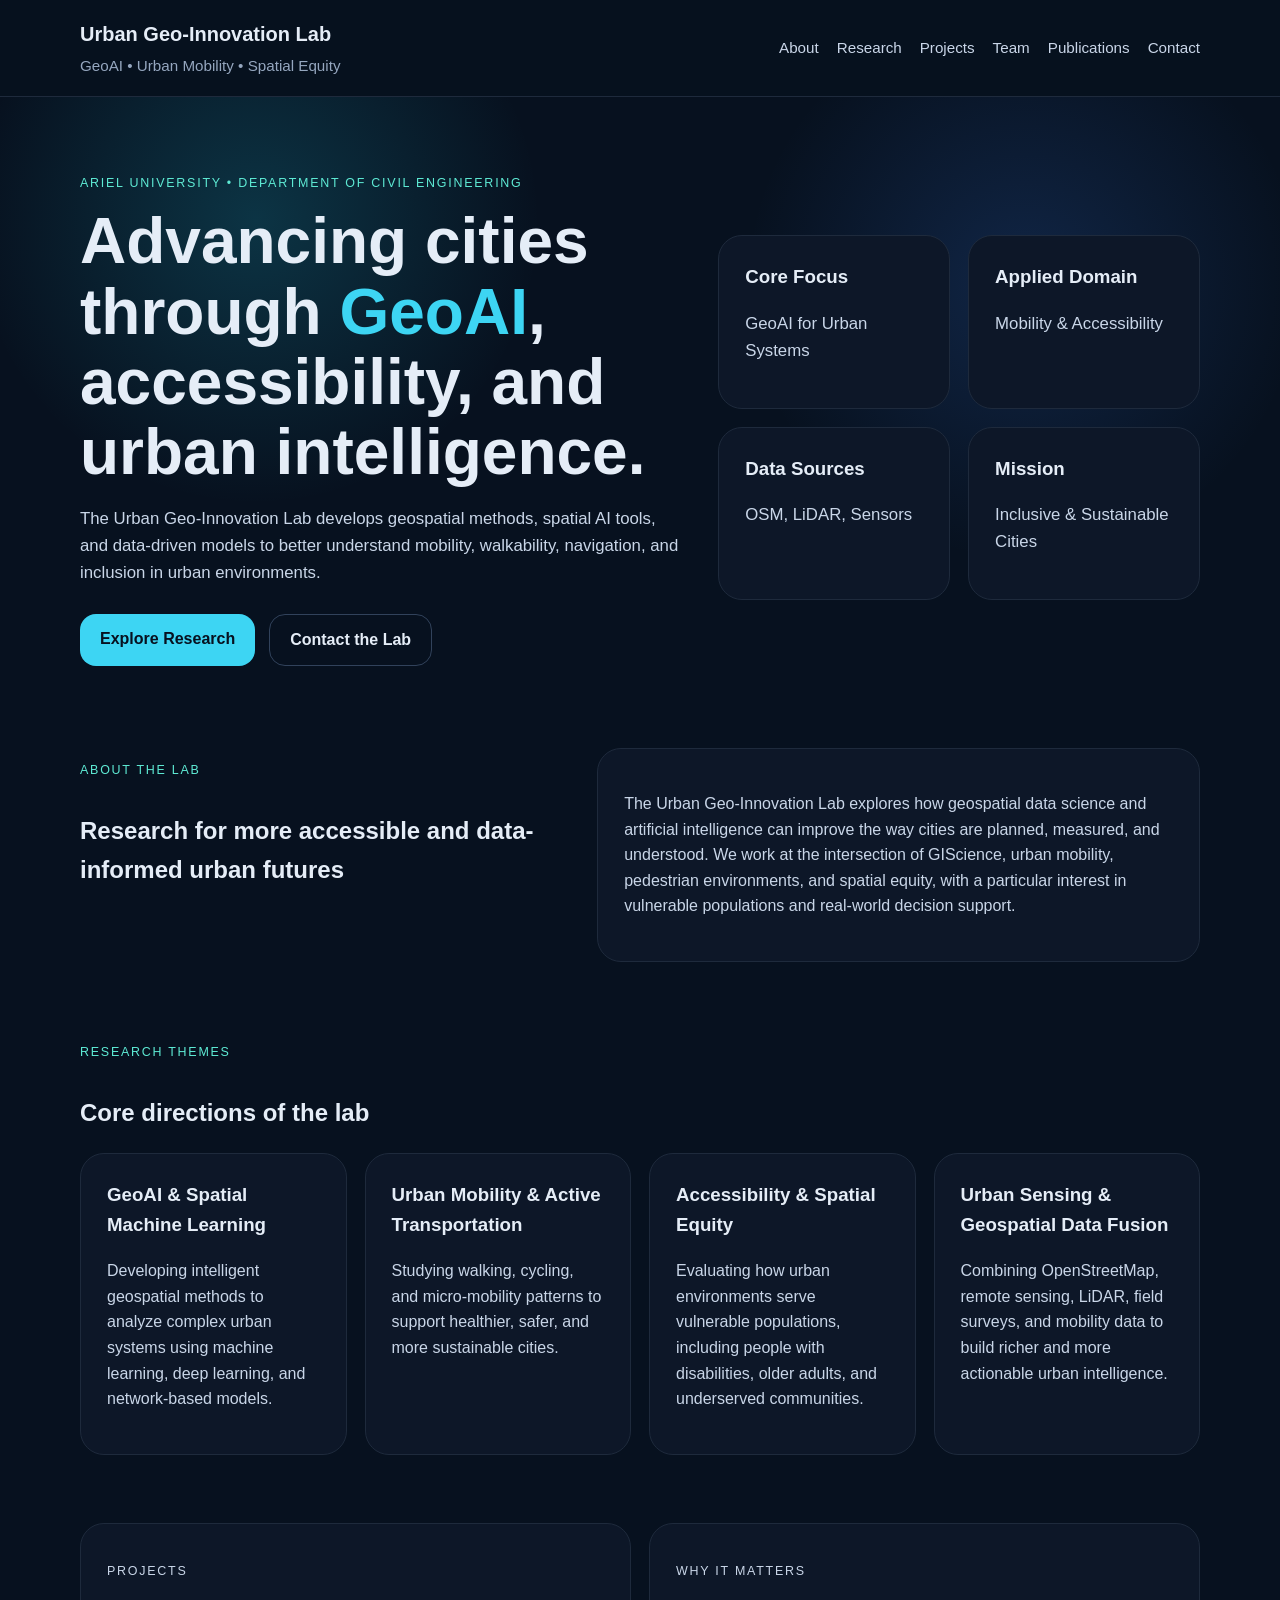
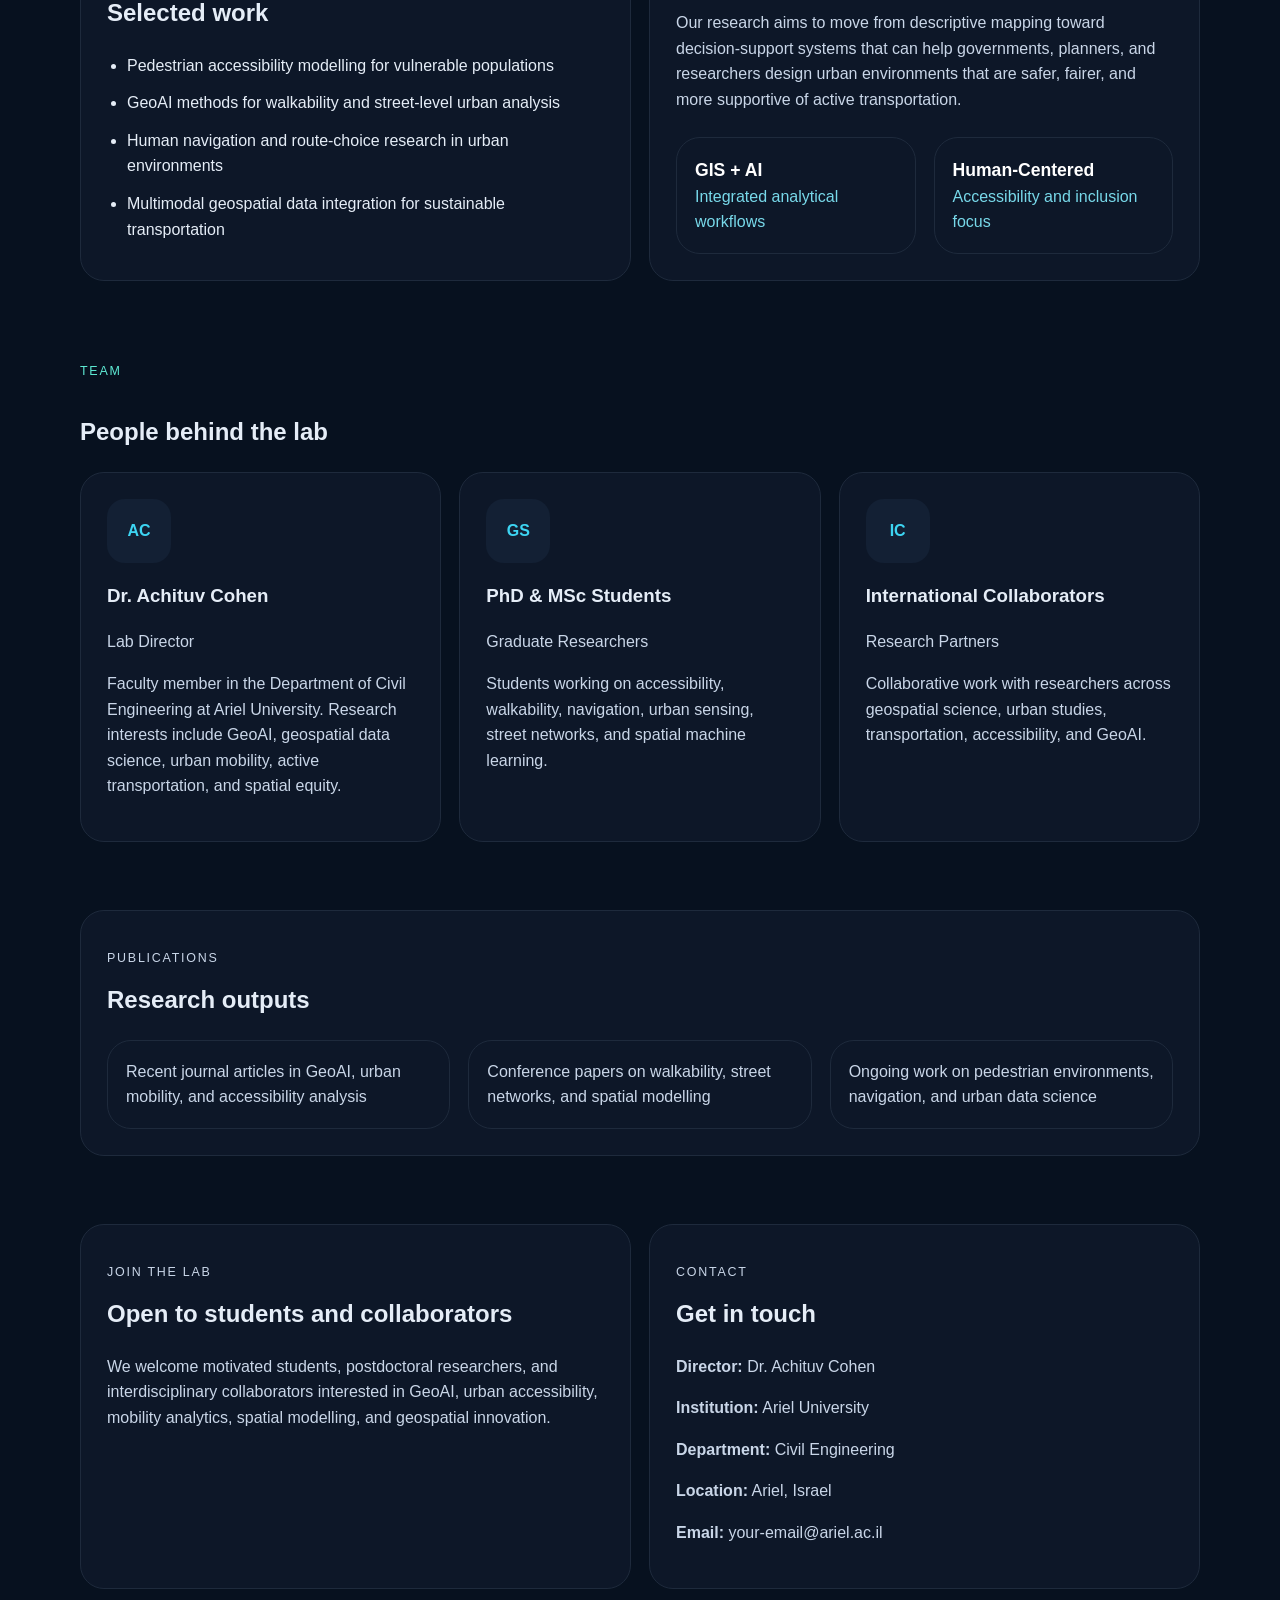
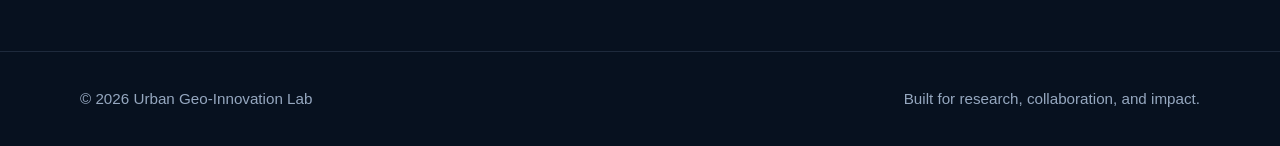
==== index.html @ 6501f0d2 "Add files via upload First attampt" ====
<!DOCTYPE html>
<html lang="en">
<head>
  <meta charset="UTF-8" />
  <meta name="viewport" content="width=device-width, initial-scale=1.0" />
  <title>Urban Geo-Innovation Lab | Dr. Achituv Cohen</title>
  <meta name="description" content="Urban Geo-Innovation Lab at Ariel University. Research in GeoAI, urban mobility, active transportation, accessibility, and spatial equity." />
  <meta name="keywords" content="GeoAI, GIS, urban mobility, accessibility, walkability, active transportation, spatial equity, Ariel University" />
  <meta name="author" content="Dr. Achituv Cohen" />
  <link rel="stylesheet" href="style.css" />
</head>
<body>
  <header class="site-header">
    <div class="container nav">
      <div class="brand">
        <h1>Urban Geo-Innovation Lab</h1>
        <p>GeoAI • Urban Mobility • Spatial Equity</p>
      </div>
      <nav>
        <a href="#about">About</a>
        <a href="#research">Research</a>
        <a href="#projects">Projects</a>
        <a href="#team">Team</a>
        <a href="#publications">Publications</a>
        <a href="#contact">Contact</a>
      </nav>
    </div>
  </header>

  <main>
    <section class="hero">
      <div class="container hero-grid">
        <div>
          <div class="tag">Ariel University • Department of Civil Engineering</div>
          <h2>Advancing cities through <span>GeoAI</span>, accessibility, and urban intelligence.</h2>
          <p>
            The Urban Geo-Innovation Lab develops geospatial methods, spatial AI tools, and
            data-driven models to better understand mobility, walkability, navigation, and inclusion in urban environments.
          </p>
          <div class="hero-buttons">
            <a class="btn primary" href="#research">Explore Research</a>
            <a class="btn secondary" href="#contact">Contact the Lab</a>
          </div>
        </div>

        <div class="hero-cards">
          <div class="card small-card">
            <h3>Core Focus</h3>
            <p>GeoAI for Urban Systems</p>
          </div>
          <div class="card small-card">
            <h3>Applied Domain</h3>
            <p>Mobility & Accessibility</p>
          </div>
          <div class="card small-card">
            <h3>Data Sources</h3>
            <p>OSM, LiDAR, Sensors</p>
          </div>
          <div class="card small-card">
            <h3>Mission</h3>
            <p>Inclusive & Sustainable Cities</p>
          </div>
        </div>
      </div>
    </section>

    <section id="about" class="section">
      <div class="container two-col">
        <div>
          <p class="section-label">About the Lab</p>
          <h2>Research for more accessible and data-informed urban futures</h2>
        </div>
        <div class="card">
          <p>
            The Urban Geo-Innovation Lab explores how geospatial data science and artificial intelligence can improve the way cities are planned, measured, and understood.
            We work at the intersection of GIScience, urban mobility, pedestrian environments, and spatial equity, with a particular interest in vulnerable populations and real-world decision support.
          </p>
        </div>
      </div>
    </section>

    <section id="research" class="section">
      <div class="container">
        <p class="section-label">Research Themes</p>
        <h2>Core directions of the lab</h2>
        <div class="grid four">
          <div class="card">
            <h3>GeoAI & Spatial Machine Learning</h3>
            <p>Developing intelligent geospatial methods to analyze complex urban systems using machine learning, deep learning, and network-based models.</p>
          </div>
          <div class="card">
            <h3>Urban Mobility & Active Transportation</h3>
            <p>Studying walking, cycling, and micro-mobility patterns to support healthier, safer, and more sustainable cities.</p>
          </div>
          <div class="card">
            <h3>Accessibility & Spatial Equity</h3>
            <p>Evaluating how urban environments serve vulnerable populations, including people with disabilities, older adults, and underserved communities.</p>
          </div>
          <div class="card">
            <h3>Urban Sensing & Geospatial Data Fusion</h3>
            <p>Combining OpenStreetMap, remote sensing, LiDAR, field surveys, and mobility data to build richer and more actionable urban intelligence.</p>
          </div>
        </div>
      </div>
    </section>

    <section id="projects" class="section">
      <div class="container grid two">
        <div class="card">
          <p class="section-label">Projects</p>
          <h2>Selected work</h2>
          <ul class="clean-list">
            <li>Pedestrian accessibility modelling for vulnerable populations</li>
            <li>GeoAI methods for walkability and street-level urban analysis</li>
            <li>Human navigation and route-choice research in urban environments</li>
            <li>Multimodal geospatial data integration for sustainable transportation</li>
          </ul>
        </div>
        <div class="card">
          <p class="section-label">Why it matters</p>
          <p>
            Our research aims to move from descriptive mapping toward decision-support systems that can help governments, planners,
            and researchers design urban environments that are safer, fairer, and more supportive of active transportation.
          </p>
          <div class="grid two stat-grid">
            <div class="stat">
              <strong>GIS + AI</strong>
              <span>Integrated analytical workflows</span>
            </div>
            <div class="stat">
              <strong>Human-Centered</strong>
              <span>Accessibility and inclusion focus</span>
            </div>
          </div>
        </div>
      </div>
    </section>

    <section id="team" class="section">
      <div class="container">
        <p class="section-label">Team</p>
        <h2>People behind the lab</h2>
        <div class="grid three">
          <div class="card">
            <div class="avatar">AC</div>
            <h3>Dr. Achituv Cohen</h3>
            <p class="role">Lab Director</p>
            <p>Faculty member in the Department of Civil Engineering at Ariel University. Research interests include GeoAI, geospatial data science, urban mobility, active transportation, and spatial equity.</p>
          </div>
          <div class="card">
            <div class="avatar">GS</div>
            <h3>PhD & MSc Students</h3>
            <p class="role">Graduate Researchers</p>
            <p>Students working on accessibility, walkability, navigation, urban sensing, street networks, and spatial machine learning.</p>
          </div>
          <div class="card">
            <div class="avatar">IC</div>
            <h3>International Collaborators</h3>
            <p class="role">Research Partners</p>
            <p>Collaborative work with researchers across geospatial science, urban studies, transportation, accessibility, and GeoAI.</p>
          </div>
        </div>
      </div>
    </section>

    <section id="publications" class="section">
      <div class="container">
        <div class="card">
          <p class="section-label">Publications</p>
          <h2>Research outputs</h2>
          <div class="grid three">
            <div class="subcard">Recent journal articles in GeoAI, urban mobility, and accessibility analysis</div>
            <div class="subcard">Conference papers on walkability, street networks, and spatial modelling</div>
            <div class="subcard">Ongoing work on pedestrian environments, navigation, and urban data science</div>
          </div>
        </div>
      </div>
    </section>

    <section class="section">
      <div class="container grid two">
        <div class="card">
          <p class="section-label">Join the Lab</p>
          <h2>Open to students and collaborators</h2>
          <p>
            We welcome motivated students, postdoctoral researchers, and interdisciplinary collaborators interested in GeoAI,
            urban accessibility, mobility analytics, spatial modelling, and geospatial innovation.
          </p>
        </div>
        <div id="contact" class="card">
          <p class="section-label">Contact</p>
          <h2>Get in touch</h2>
          <p><strong>Director:</strong> Dr. Achituv Cohen</p>
          <p><strong>Institution:</strong> Ariel University</p>
          <p><strong>Department:</strong> Civil Engineering</p>
          <p><strong>Location:</strong> Ariel, Israel</p>
          <p><strong>Email:</strong> your-email@ariel.ac.il</p>
        </div>
      </div>
    </section>
  </main>

  <footer class="site-footer">
    <div class="container footer-flex">
      <p>© 2026 Urban Geo-Innovation Lab</p>
      <p>Built for research, collaboration, and impact.</p>
    </div>
  </footer>
</body>
</html>
---- style.css ----
* {
  box-sizing: border-box;
}

html {
  scroll-behavior: smooth;
}

body {
  margin: 0;
  font-family: Arial, Helvetica, sans-serif;
  background: #07111f;
  color: #e5edf7;
  line-height: 1.6;
}

a {
  color: inherit;
  text-decoration: none;
}

.container {
  width: min(1120px, calc(100% - 40px));
  margin: 0 auto;
}

.site-header {
  position: sticky;
  top: 0;
  z-index: 100;
  background: rgba(7, 17, 31, 0.94);
  border-bottom: 1px solid #1e2a3c;
  backdrop-filter: blur(8px);
}

.nav {
  display: flex;
  justify-content: space-between;
  align-items: center;
  gap: 24px;
  padding: 18px 0;
}

.brand h1 {
  margin: 0;
  font-size: 1.25rem;
}

.brand p {
  margin: 4px 0 0;
  color: #95a7bf;
  font-size: 0.95rem;
}

nav {
  display: flex;
  gap: 18px;
  flex-wrap: wrap;
}

nav a {
  color: #c9d6e8;
  font-size: 0.95rem;
}

nav a:hover {
  color: #ffffff;
}

.hero {
  padding: 72px 0 48px;
  background:
    radial-gradient(circle at 20% 20%, rgba(34, 211, 238, 0.18), transparent 25%),
    radial-gradient(circle at 80% 30%, rgba(59, 130, 246, 0.18), transparent 25%);
}

.hero-grid {
  display: grid;
  grid-template-columns: 1.25fr 1fr;
  gap: 36px;
  align-items: center;
}

.tag,
.section-label {
  display: inline-block;
  color: #5eead4;
  text-transform: uppercase;
  letter-spacing: 0.14em;
  font-size: 0.78rem;
  margin-bottom: 12px;
}

.hero h2 {
  font-size: clamp(2rem, 5vw, 4rem);
  line-height: 1.1;
  margin: 0 0 18px;
}

.hero h2 span {
  color: #3dd5f3;
}

.hero p {
  color: #c9d6e8;
  font-size: 1.05rem;
  max-width: 680px;
}

.hero-buttons {
  display: flex;
  gap: 14px;
  flex-wrap: wrap;
  margin-top: 28px;
}

.btn {
  padding: 12px 20px;
  border-radius: 16px;
  font-weight: 700;
  display: inline-block;
}

.btn.primary {
  background: #3dd5f3;
  color: #07111f;
}

.btn.secondary {
  border: 1px solid #31425b;
  color: #e5edf7;
}

.hero-cards,
.grid {
  display: grid;
  gap: 18px;
}

.hero-cards {
  grid-template-columns: 1fr 1fr;
}

.section {
  padding: 34px 0 34px;
}

.two-col {
  display: grid;
  grid-template-columns: 0.9fr 1.1fr;
  gap: 24px;
  align-items: start;
}

.grid.two {
  grid-template-columns: 1fr 1fr;
}

.grid.three {
  grid-template-columns: repeat(3, 1fr);
}

.grid.four {
  grid-template-columns: repeat(4, 1fr);
}

.card,
.subcard,
.stat {
  background: #0d1728;
  border: 1px solid #1e2a3c;
  border-radius: 24px;
}

.card {
  padding: 26px;
}

.small-card {
  min-height: 130px;
}

.card h2,
.card h3,
.subcard h3 {
  margin-top: 0;
}

.card p,
.subcard {
  color: #c9d6e8;
}

.clean-list {
  margin: 18px 0 0;
  padding-left: 20px;
}

.clean-list li {
  margin-bottom: 12px;
}

.stat-grid {
  margin-top: 24px;
}

.stat {
  padding: 18px;
}

.stat strong {
  display: block;
  font-size: 1.1rem;
  color: #ffffff;
}

.stat span,
.role {
  color: #78d9ea;
}

.avatar {
  width: 64px;
  height: 64px;
  border-radius: 18px;
  background: #132034;
  color: #3dd5f3;
  display: flex;
  align-items: center;
  justify-content: center;
  font-weight: 700;
  margin-bottom: 18px;
}

.subcard {
  padding: 18px;
}

.site-footer {
  border-top: 1px solid #1e2a3c;
  margin-top: 28px;
}

.footer-flex {
  padding: 20px 0;
  display: flex;
  justify-content: space-between;
  gap: 16px;
  flex-wrap: wrap;
  color: #95a7bf;
  font-size: 0.95rem;
}

@media (max-width: 980px) {
  .hero-grid,
  .two-col,
  .grid.two,
  .grid.three,
  .grid.four {
    grid-template-columns: 1fr;
  }

  .hero-cards {
    grid-template-columns: 1fr 1fr;
  }

  .nav {
    align-items: flex-start;
    flex-direction: column;
  }
}

@media (max-width: 640px) {
  .container {
    width: min(1120px, calc(100% - 24px));
  }

  .hero {
    padding-top: 46px;
  }

  .hero-cards {
    grid-template-columns: 1fr;
  }

  .btn {
    width: 100%;
    text-align: center;
  }
}
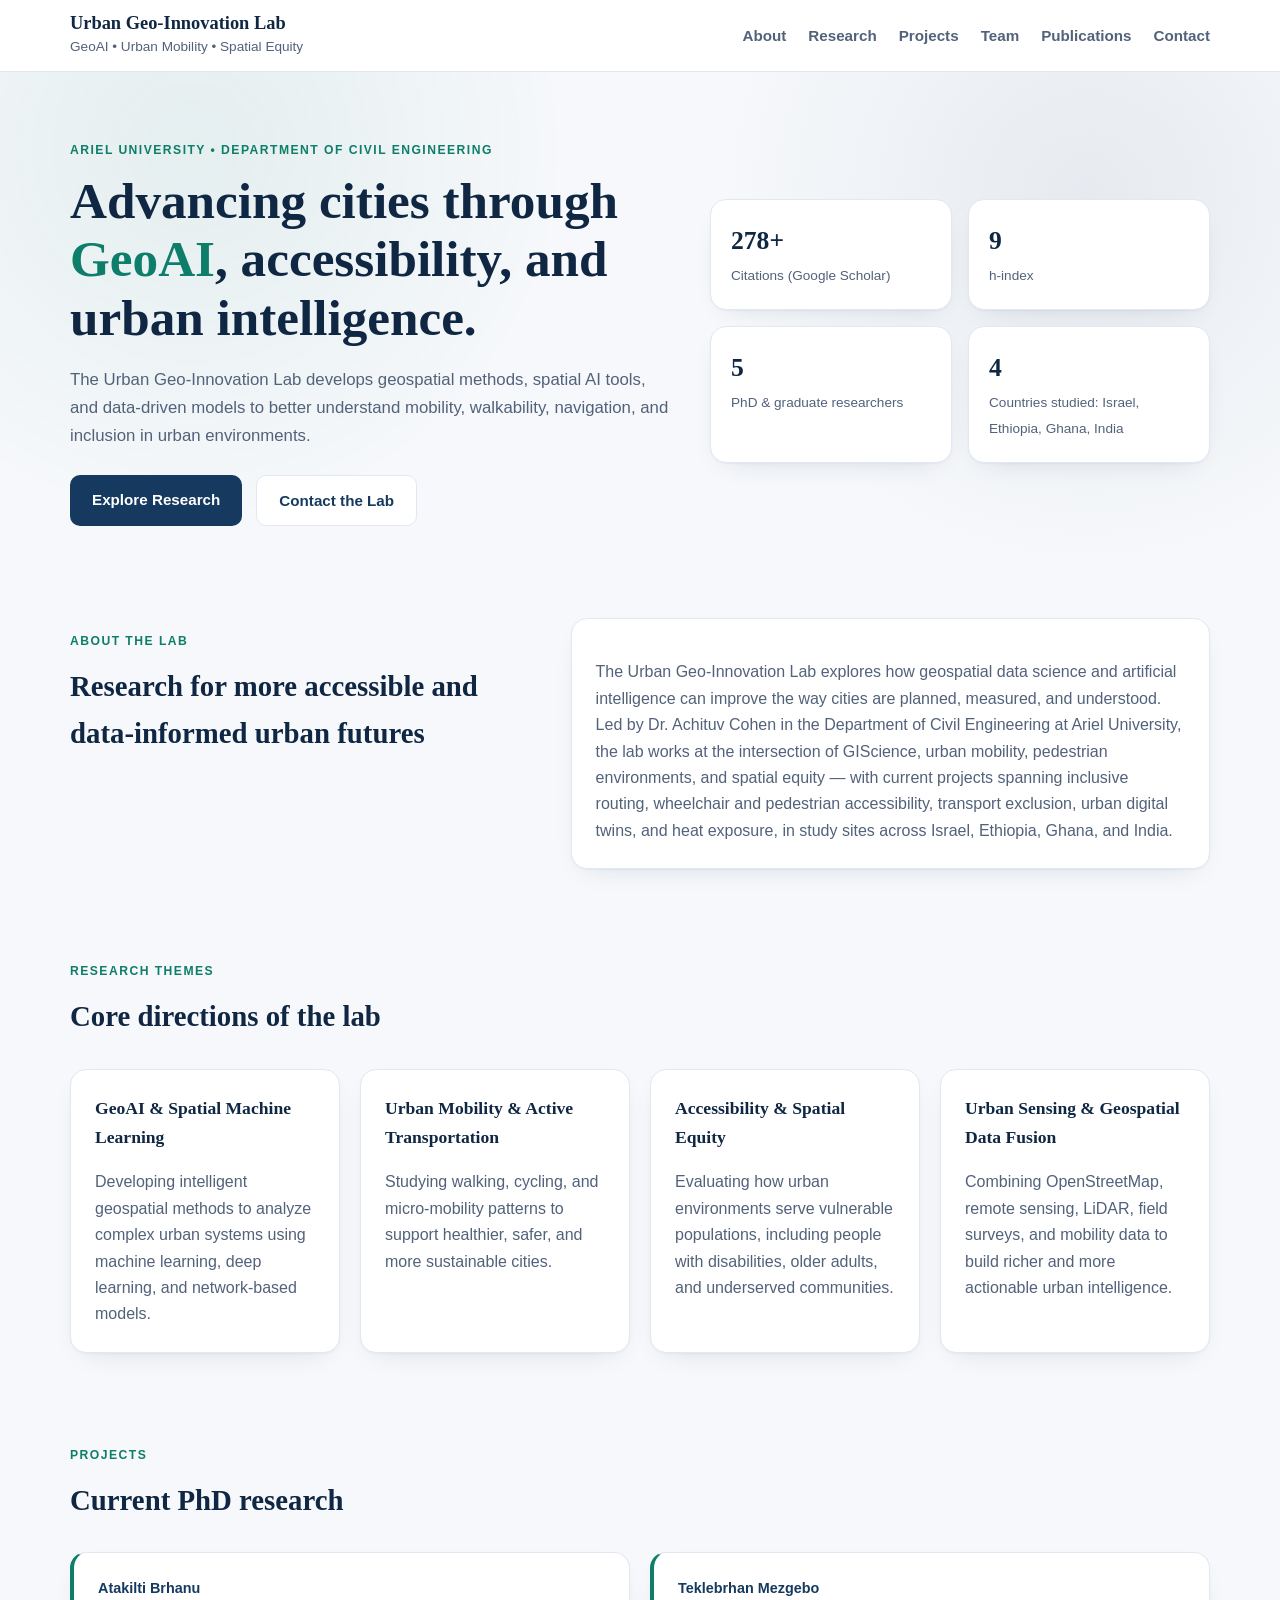
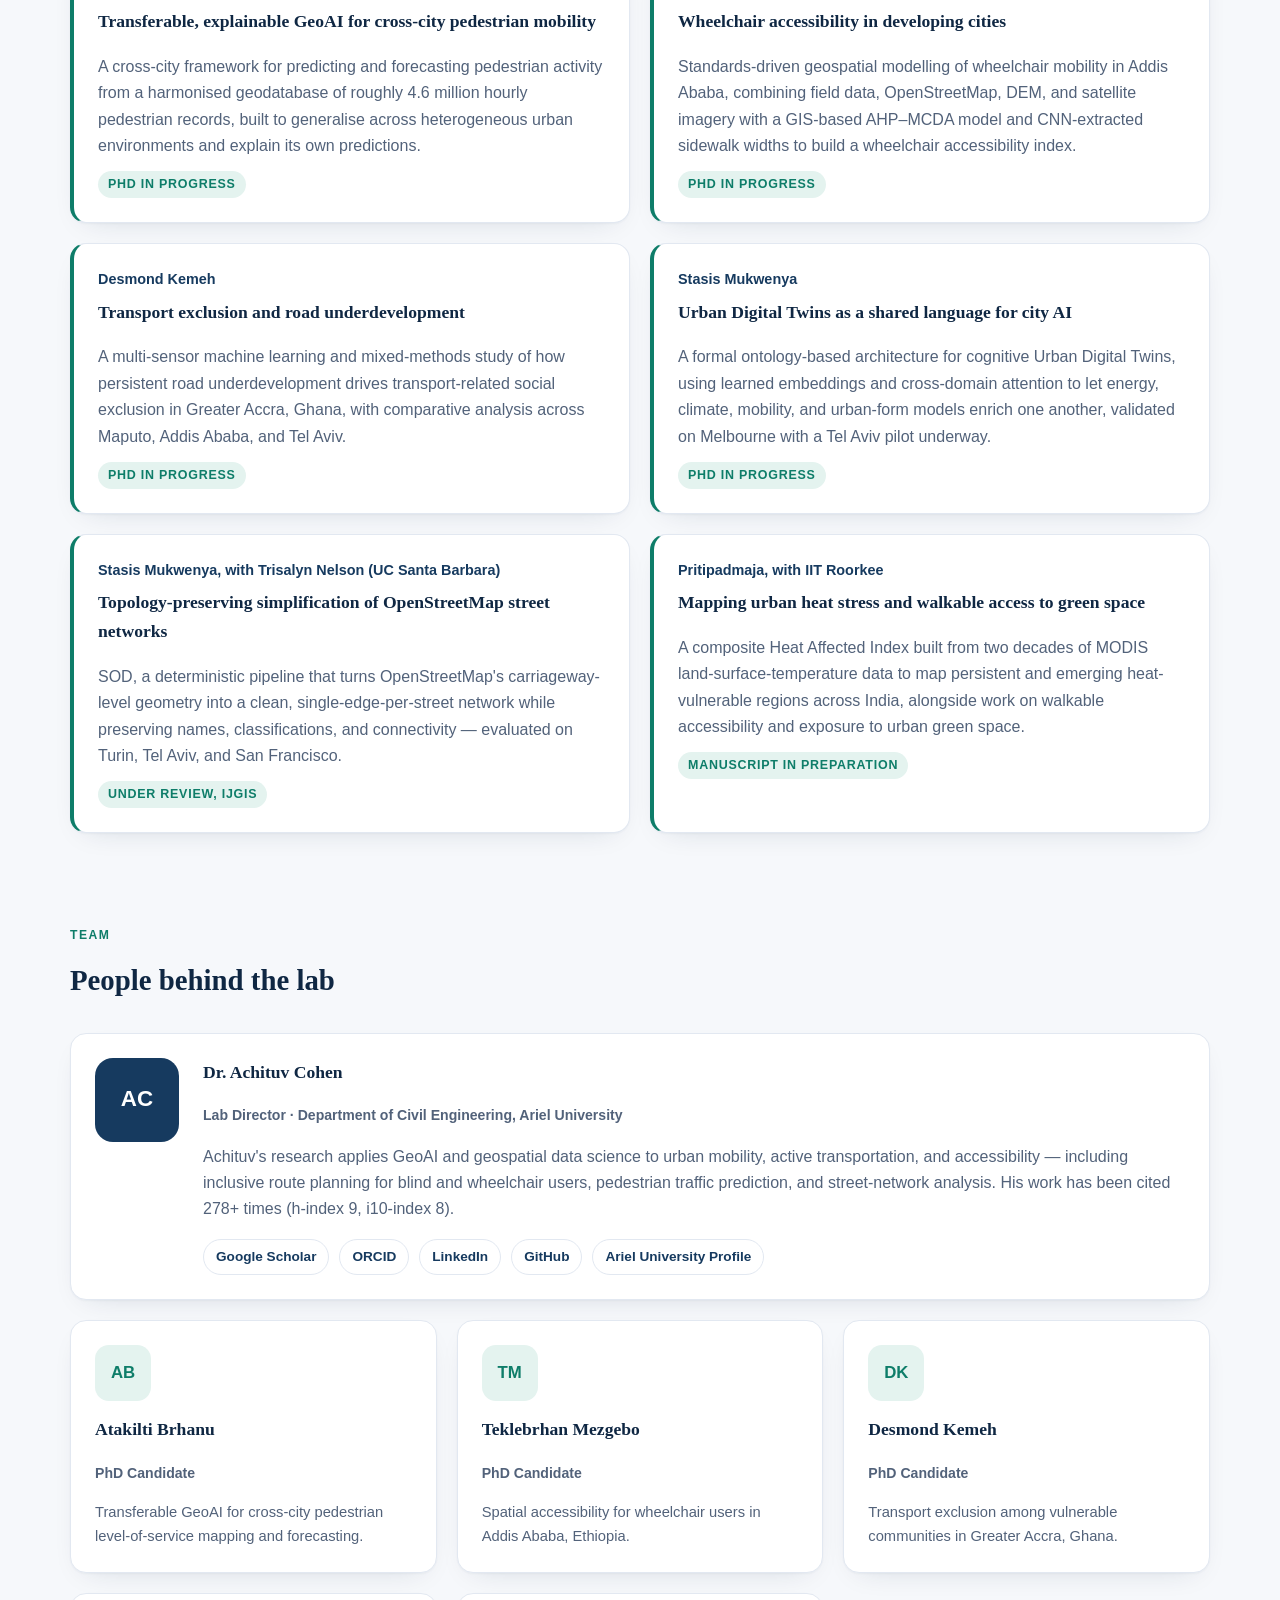
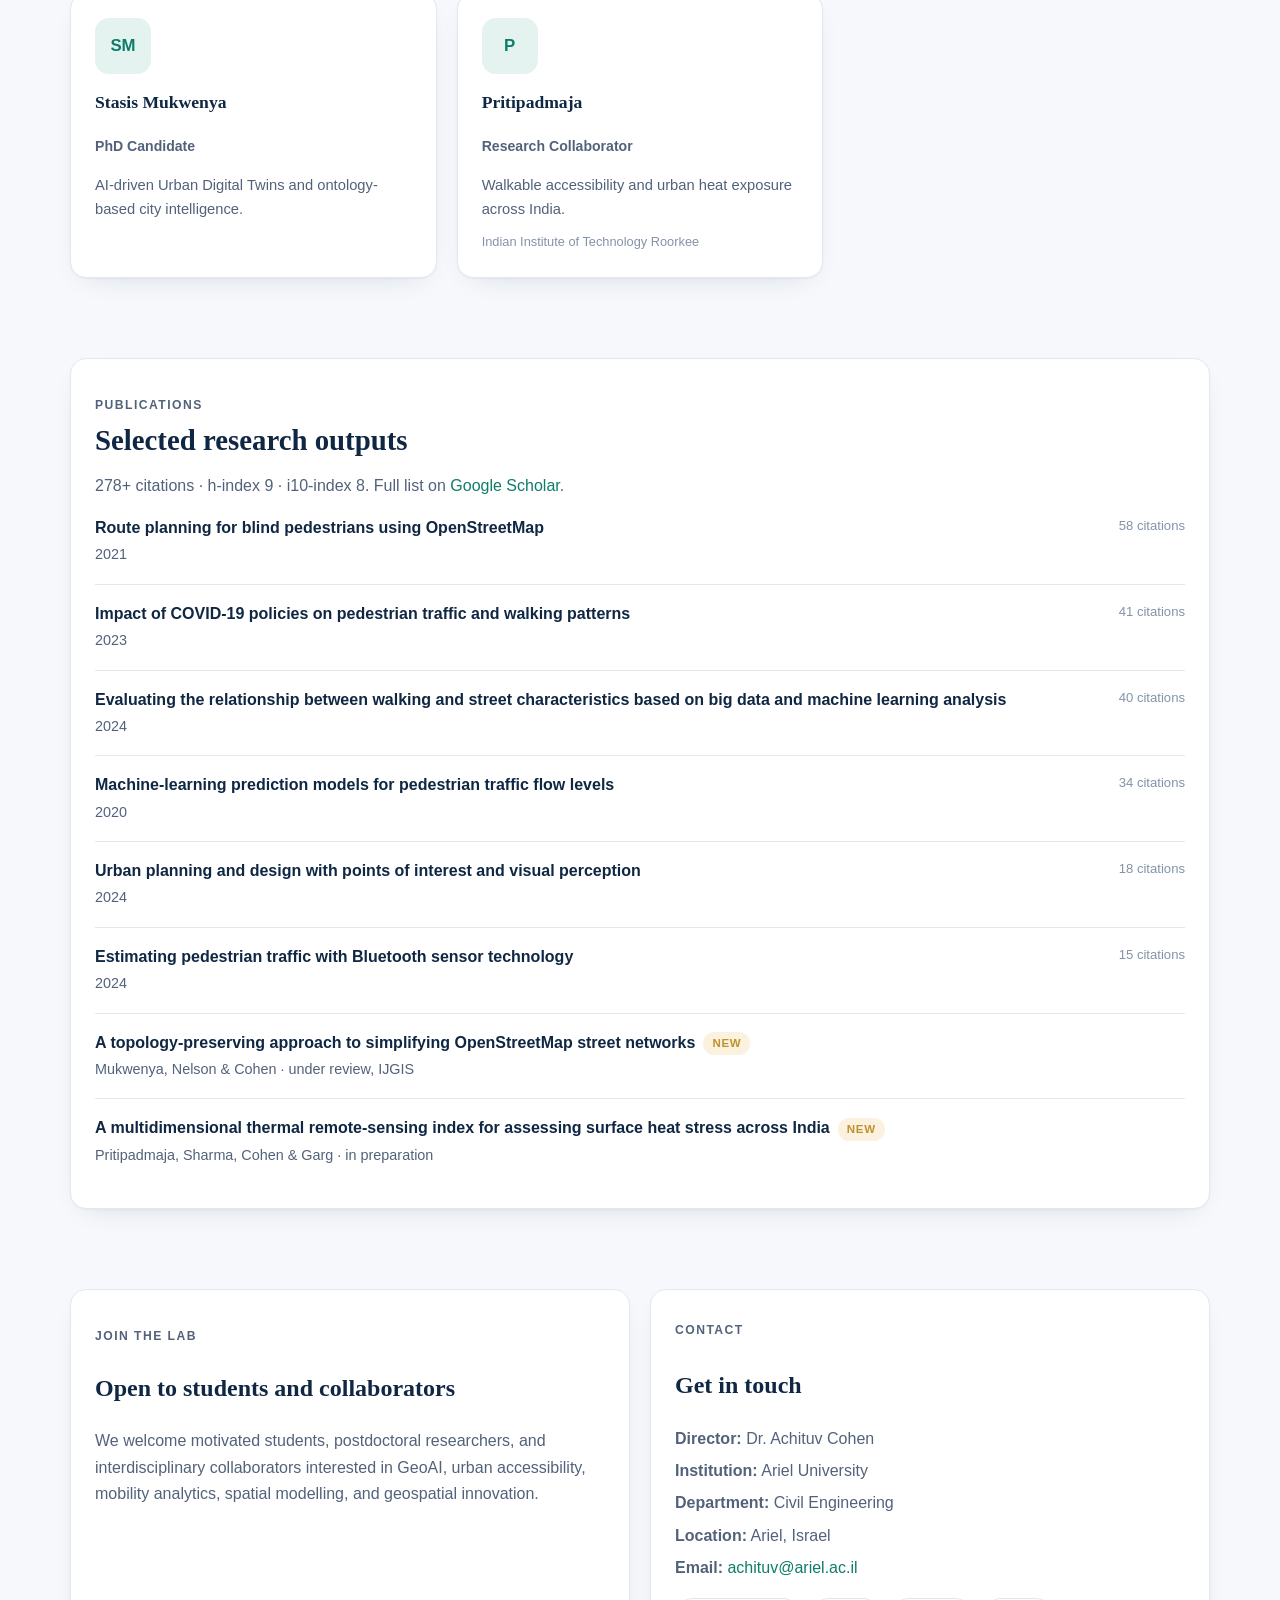
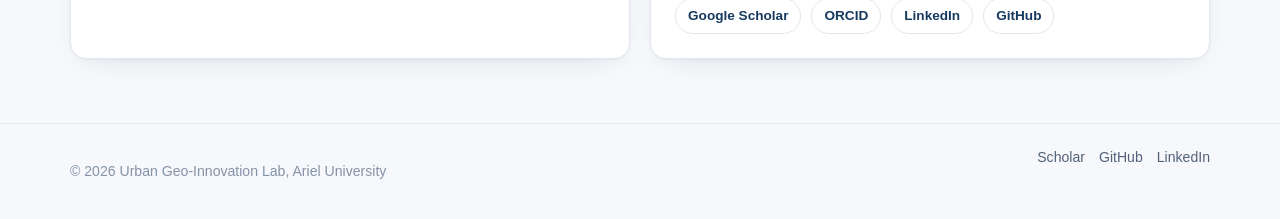
==== commit 70e0ff37: "Redesign site with real lab content and prep for GitHub Pages Replace generic placeholder content wi" ====
--- a/index.html
+++ b/index.html
@@ -3,20 +3,29 @@
 <head>
   <meta charset="UTF-8" />
   <meta name="viewport" content="width=device-width, initial-scale=1.0" />
-  <title>Urban Geo-Innovation Lab | Dr. Achituv Cohen</title>
-  <meta name="description" content="Urban Geo-Innovation Lab at Ariel University. Research in GeoAI, urban mobility, active transportation, accessibility, and spatial equity." />
-  <meta name="keywords" content="GeoAI, GIS, urban mobility, accessibility, walkability, active transportation, spatial equity, Ariel University" />
+  <title>Urban Geo-Innovation Lab | Dr. Achituv Cohen, Ariel University</title>
+  <meta name="description" content="Urban Geo-Innovation Lab at Ariel University, directed by Dr. Achituv Cohen. Research in GeoAI, urban mobility, active transportation, accessibility, and spatial equity." />
+  <meta name="keywords" content="GeoAI, GIS, urban mobility, accessibility, walkability, active transportation, spatial equity, Ariel University, Achituv Cohen" />
   <meta name="author" content="Dr. Achituv Cohen" />
+  <link rel="icon" type="image/svg+xml" href="favicon.svg" />
   <link rel="stylesheet" href="style.css" />
 </head>
 <body>
+  <a class="skip-link" href="#main">Skip to content</a>
+
   <header class="site-header">
     <div class="container nav">
       <div class="brand">
-        <h1>Urban Geo-Innovation Lab</h1>
-        <p>GeoAI • Urban Mobility • Spatial Equity</p>
-      </div>
-      <nav>
+        <img src="assets/logo.png" alt="Urban Geo-Innovation Lab logo" onerror="this.style.display='none'" />
+        <div class="brand-text">
+          <h1>Urban Geo-Innovation Lab</h1>
+          <p>GeoAI • Urban Mobility • Spatial Equity</p>
+        </div>
+      </div>
+      <button class="nav-toggle" id="navToggle" aria-label="Toggle navigation" aria-expanded="false" aria-controls="mainNav">
+        <span></span>
+      </button>
+      <nav class="main-nav" id="mainNav">
         <a href="#about">About</a>
         <a href="#research">Research</a>
         <a href="#projects">Projects</a>
@@ -27,7 +36,7 @@
     </div>
   </header>
 
-  <main>
+  <main id="main">
     <section class="hero">
       <div class="container hero-grid">
         <div>
@@ -43,22 +52,22 @@
           </div>
         </div>
 
-        <div class="hero-cards">
-          <div class="card small-card">
-            <h3>Core Focus</h3>
-            <p>GeoAI for Urban Systems</p>
-          </div>
-          <div class="card small-card">
-            <h3>Applied Domain</h3>
-            <p>Mobility & Accessibility</p>
-          </div>
-          <div class="card small-card">
-            <h3>Data Sources</h3>
-            <p>OSM, LiDAR, Sensors</p>
-          </div>
-          <div class="card small-card">
-            <h3>Mission</h3>
-            <p>Inclusive & Sustainable Cities</p>
+        <div class="hero-stats">
+          <div class="stat-card">
+            <strong>278+</strong>
+            <span>Citations (Google Scholar)</span>
+          </div>
+          <div class="stat-card">
+            <strong>9</strong>
+            <span>h-index</span>
+          </div>
+          <div class="stat-card">
+            <strong>5</strong>
+            <span>PhD & graduate researchers</span>
+          </div>
+          <div class="stat-card">
+            <strong>4</strong>
+            <span>Countries studied: Israel, Ethiopia, Ghana, India</span>
           </div>
         </div>
       </div>
@@ -66,14 +75,14 @@
 
     <section id="about" class="section">
       <div class="container two-col">
-        <div>
+        <div class="section-head">
           <p class="section-label">About the Lab</p>
           <h2>Research for more accessible and data-informed urban futures</h2>
         </div>
         <div class="card">
           <p>
             The Urban Geo-Innovation Lab explores how geospatial data science and artificial intelligence can improve the way cities are planned, measured, and understood.
-            We work at the intersection of GIScience, urban mobility, pedestrian environments, and spatial equity, with a particular interest in vulnerable populations and real-world decision support.
+            Led by Dr. Achituv Cohen in the Department of Civil Engineering at Ariel University, the lab works at the intersection of GIScience, urban mobility, pedestrian environments, and spatial equity &mdash; with current projects spanning inclusive routing, wheelchair and pedestrian accessibility, transport exclusion, urban digital twins, and heat exposure, in study sites across Israel, Ethiopia, Ghana, and India.
           </p>
         </div>
       </div>
@@ -81,8 +90,10 @@
 
     <section id="research" class="section">
       <div class="container">
-        <p class="section-label">Research Themes</p>
-        <h2>Core directions of the lab</h2>
+        <div class="section-head">
+          <p class="section-label">Research Themes</p>
+          <h2>Core directions of the lab</h2>
+        </div>
         <div class="grid four">
           <div class="card">
             <h3>GeoAI & Spatial Machine Learning</h3>
@@ -105,32 +116,47 @@
     </section>
 
     <section id="projects" class="section">
-      <div class="container grid two">
-        <div class="card">
+      <div class="container">
+        <div class="section-head">
           <p class="section-label">Projects</p>
-          <h2>Selected work</h2>
-          <ul class="clean-list">
-            <li>Pedestrian accessibility modelling for vulnerable populations</li>
-            <li>GeoAI methods for walkability and street-level urban analysis</li>
-            <li>Human navigation and route-choice research in urban environments</li>
-            <li>Multimodal geospatial data integration for sustainable transportation</li>
-          </ul>
-        </div>
-        <div class="card">
-          <p class="section-label">Why it matters</p>
-          <p>
-            Our research aims to move from descriptive mapping toward decision-support systems that can help governments, planners,
-            and researchers design urban environments that are safer, fairer, and more supportive of active transportation.
-          </p>
-          <div class="grid two stat-grid">
-            <div class="stat">
-              <strong>GIS + AI</strong>
-              <span>Integrated analytical workflows</span>
-            </div>
-            <div class="stat">
-              <strong>Human-Centered</strong>
-              <span>Accessibility and inclusion focus</span>
-            </div>
+          <h2>Current PhD research</h2>
+        </div>
+        <div class="grid two">
+          <div class="card project-card">
+            <span class="project-people">Atakilti Brhanu</span>
+            <h3>Transferable, explainable GeoAI for cross-city pedestrian mobility</h3>
+            <p>A cross-city framework for predicting and forecasting pedestrian activity from a harmonised geodatabase of roughly 4.6 million hourly pedestrian records, built to generalise across heterogeneous urban environments and explain its own predictions.</p>
+            <span class="project-status">PhD in progress</span>
+          </div>
+          <div class="card project-card">
+            <span class="project-people">Teklebrhan Mezgebo</span>
+            <h3>Wheelchair accessibility in developing cities</h3>
+            <p>Standards-driven geospatial modelling of wheelchair mobility in Addis Ababa, combining field data, OpenStreetMap, DEM, and satellite imagery with a GIS-based AHP&ndash;MCDA model and CNN-extracted sidewalk widths to build a wheelchair accessibility index.</p>
+            <span class="project-status">PhD in progress</span>
+          </div>
+          <div class="card project-card">
+            <span class="project-people">Desmond Kemeh</span>
+            <h3>Transport exclusion and road underdevelopment</h3>
+            <p>A multi-sensor machine learning and mixed-methods study of how persistent road underdevelopment drives transport-related social exclusion in Greater Accra, Ghana, with comparative analysis across Maputo, Addis Ababa, and Tel Aviv.</p>
+            <span class="project-status">PhD in progress</span>
+          </div>
+          <div class="card project-card">
+            <span class="project-people">Stasis Mukwenya</span>
+            <h3>Urban Digital Twins as a shared language for city AI</h3>
+            <p>A formal ontology-based architecture for cognitive Urban Digital Twins, using learned embeddings and cross-domain attention to let energy, climate, mobility, and urban-form models enrich one another, validated on Melbourne with a Tel Aviv pilot underway.</p>
+            <span class="project-status">PhD in progress</span>
+          </div>
+          <div class="card project-card">
+            <span class="project-people">Stasis Mukwenya, with Trisalyn Nelson (UC Santa Barbara)</span>
+            <h3>Topology-preserving simplification of OpenStreetMap street networks</h3>
+            <p>SOD, a deterministic pipeline that turns OpenStreetMap's carriageway-level geometry into a clean, single-edge-per-street network while preserving names, classifications, and connectivity &mdash; evaluated on Turin, Tel Aviv, and San Francisco.</p>
+            <span class="project-status">Under review, IJGIS</span>
+          </div>
+          <div class="card project-card">
+            <span class="project-people">Pritipadmaja, with IIT Roorkee</span>
+            <h3>Mapping urban heat stress and walkable access to green space</h3>
+            <p>A composite Heat Affected Index built from two decades of MODIS land-surface-temperature data to map persistent and emerging heat-vulnerable regions across India, alongside work on walkable accessibility and exposure to urban green space.</p>
+            <span class="project-status">Manuscript in preparation</span>
           </div>
         </div>
       </div>
@@ -138,26 +164,61 @@
 
     <section id="team" class="section">
       <div class="container">
-        <p class="section-label">Team</p>
-        <h2>People behind the lab</h2>
-        <div class="grid three">
-          <div class="card">
-            <div class="avatar">AC</div>
+        <div class="section-head">
+          <p class="section-label">Team</p>
+          <h2>People behind the lab</h2>
+        </div>
+
+        <div class="card director-card">
+          <div class="avatar">AC</div>
+          <div>
             <h3>Dr. Achituv Cohen</h3>
-            <p class="role">Lab Director</p>
-            <p>Faculty member in the Department of Civil Engineering at Ariel University. Research interests include GeoAI, geospatial data science, urban mobility, active transportation, and spatial equity.</p>
-          </div>
-          <div class="card">
-            <div class="avatar">GS</div>
-            <h3>PhD & MSc Students</h3>
-            <p class="role">Graduate Researchers</p>
-            <p>Students working on accessibility, walkability, navigation, urban sensing, street networks, and spatial machine learning.</p>
-          </div>
-          <div class="card">
-            <div class="avatar">IC</div>
-            <h3>International Collaborators</h3>
-            <p class="role">Research Partners</p>
-            <p>Collaborative work with researchers across geospatial science, urban studies, transportation, accessibility, and GeoAI.</p>
+            <p class="role">Lab Director &middot; Department of Civil Engineering, Ariel University</p>
+            <p>
+              Achituv's research applies GeoAI and geospatial data science to urban mobility, active transportation, and accessibility &mdash;
+              including inclusive route planning for blind and wheelchair users, pedestrian traffic prediction, and street-network analysis. His work has been cited 278+ times (h-index 9, i10-index 8).
+            </p>
+            <div class="link-row">
+              <a href="https://scholar.google.com/citations?user=fFkBSrIAAAAJ&amp;hl=en" target="_blank" rel="noopener">Google Scholar</a>
+              <a href="https://orcid.org/0000-0002-1357-8296" target="_blank" rel="noopener">ORCID</a>
+              <a href="https://www.linkedin.com/in/achituv-cohen/" target="_blank" rel="noopener">LinkedIn</a>
+              <a href="https://github.com/achic19" target="_blank" rel="noopener">GitHub</a>
+              <a href="https://pniot.ariel.ac.il/projects/trp/GeneralInformation.asp?numRec=883&amp;id_lang=2" target="_blank" rel="noopener">Ariel University Profile</a>
+            </div>
+          </div>
+        </div>
+
+        <div class="grid three" style="margin-top: 20px;">
+          <div class="card student-card">
+            <div class="avatar small">AB</div>
+            <h3>Atakilti Brhanu</h3>
+            <p class="role">PhD Candidate</p>
+            <p class="topic">Transferable GeoAI for cross-city pedestrian level-of-service mapping and forecasting.</p>
+          </div>
+          <div class="card student-card">
+            <div class="avatar small">TM</div>
+            <h3>Teklebrhan Mezgebo</h3>
+            <p class="role">PhD Candidate</p>
+            <p class="topic">Spatial accessibility for wheelchair users in Addis Ababa, Ethiopia.</p>
+          </div>
+          <div class="card student-card">
+            <div class="avatar small">DK</div>
+            <h3>Desmond Kemeh</h3>
+            <p class="role">PhD Candidate</p>
+            <p class="topic">Transport exclusion among vulnerable communities in Greater Accra, Ghana.</p>
+          </div>
+          <div class="card student-card">
+            <div class="avatar small">SM</div>
+            <h3>Stasis Mukwenya</h3>
+            <p class="role">PhD Candidate</p>
+            <p class="topic">AI-driven Urban Digital Twins and ontology-based city intelligence.</p>
+          </div>
+          <div class="card student-card">
+            <div class="avatar small">P</div>
+            <h3>Pritipadmaja</h3>
+            <p class="role">Research Collaborator</p>
+            <p class="topic">Walkable accessibility and urban heat exposure across India.</p>
+            <span class="affil">Indian Institute of Technology Roorkee</span>
           </div>
         </div>
       </div>
@@ -166,13 +227,68 @@
     <section id="publications" class="section">
       <div class="container">
         <div class="card">
-          <p class="section-label">Publications</p>
-          <h2>Research outputs</h2>
-          <div class="grid three">
-            <div class="subcard">Recent journal articles in GeoAI, urban mobility, and accessibility analysis</div>
-            <div class="subcard">Conference papers on walkability, street networks, and spatial modelling</div>
-            <div class="subcard">Ongoing work on pedestrian environments, navigation, and urban data science</div>
-          </div>
+          <div class="section-head" style="margin-bottom: 8px;">
+            <p class="section-label">Publications</p>
+            <h2>Selected research outputs</h2>
+          </div>
+          <p style="color: var(--ink-soft); margin-top: 0;">278+ citations &middot; h-index 9 &middot; i10-index 8. Full list on <a href="https://scholar.google.com/citations?user=fFkBSrIAAAAJ&amp;hl=en" target="_blank" rel="noopener">Google Scholar</a>.</p>
+
+          <ul class="pub-list">
+            <li>
+              <div>
+                <span class="pub-title">Route planning for blind pedestrians using OpenStreetMap</span>
+                <span class="pub-meta">2021</span>
+              </div>
+              <span class="pub-cite">58 citations</span>
+            </li>
+            <li>
+              <div>
+                <span class="pub-title">Impact of COVID-19 policies on pedestrian traffic and walking patterns</span>
+                <span class="pub-meta">2023</span>
+              </div>
+              <span class="pub-cite">41 citations</span>
+            </li>
+            <li>
+              <div>
+                <span class="pub-title">Evaluating the relationship between walking and street characteristics based on big data and machine learning analysis</span>
+                <span class="pub-meta">2024</span>
+              </div>
+              <span class="pub-cite">40 citations</span>
+            </li>
+            <li>
+              <div>
+                <span class="pub-title">Machine-learning prediction models for pedestrian traffic flow levels</span>
+                <span class="pub-meta">2020</span>
+              </div>
+              <span class="pub-cite">34 citations</span>
+            </li>
+            <li>
+              <div>
+                <span class="pub-title">Urban planning and design with points of interest and visual perception</span>
+                <span class="pub-meta">2024</span>
+              </div>
+              <span class="pub-cite">18 citations</span>
+            </li>
+            <li>
+              <div>
+                <span class="pub-title">Estimating pedestrian traffic with Bluetooth sensor technology</span>
+                <span class="pub-meta">2024</span>
+              </div>
+              <span class="pub-cite">15 citations</span>
+            </li>
+            <li>
+              <div>
+                <span class="pub-title">A topology-preserving approach to simplifying OpenStreetMap street networks<span class="pub-badge">New</span></span>
+                <span class="pub-meta">Mukwenya, Nelson &amp; Cohen &middot; under review, IJGIS</span>
+              </div>
+            </li>
+            <li>
+              <div>
+                <span class="pub-title">A multidimensional thermal remote-sensing index for assessing surface heat stress across India<span class="pub-badge">New</span></span>
+                <span class="pub-meta">Pritipadmaja, Sharma, Cohen &amp; Garg &middot; in preparation</span>
+              </div>
+            </li>
+          </ul>
         </div>
       </div>
     </section>
@@ -187,14 +303,20 @@
             urban accessibility, mobility analytics, spatial modelling, and geospatial innovation.
           </p>
         </div>
-        <div id="contact" class="card">
+        <div id="contact" class="card contact-list">
           <p class="section-label">Contact</p>
           <h2>Get in touch</h2>
           <p><strong>Director:</strong> Dr. Achituv Cohen</p>
           <p><strong>Institution:</strong> Ariel University</p>
           <p><strong>Department:</strong> Civil Engineering</p>
           <p><strong>Location:</strong> Ariel, Israel</p>
-          <p><strong>Email:</strong> your-email@ariel.ac.il</p>
+          <p><strong>Email:</strong> <a href="mailto:achituv@ariel.ac.il">achituv@ariel.ac.il</a></p>
+          <div class="link-row">
+            <a href="https://scholar.google.com/citations?user=fFkBSrIAAAAJ&amp;hl=en" target="_blank" rel="noopener">Google Scholar</a>
+            <a href="https://orcid.org/0000-0002-1357-8296" target="_blank" rel="noopener">ORCID</a>
+            <a href="https://www.linkedin.com/in/achituv-cohen/" target="_blank" rel="noopener">LinkedIn</a>
+            <a href="https://github.com/achic19" target="_blank" rel="noopener">GitHub</a>
+          </div>
         </div>
       </div>
     </section>
@@ -202,9 +324,28 @@
 
   <footer class="site-footer">
     <div class="container footer-flex">
-      <p>© 2026 Urban Geo-Innovation Lab</p>
-      <p>Built for research, collaboration, and impact.</p>
+      <p>&copy; 2026 Urban Geo-Innovation Lab, Ariel University</p>
+      <div class="footer-links">
+        <a href="https://scholar.google.com/citations?user=fFkBSrIAAAAJ&amp;hl=en" target="_blank" rel="noopener">Scholar</a>
+        <a href="https://github.com/achic19" target="_blank" rel="noopener">GitHub</a>
+        <a href="https://www.linkedin.com/in/achituv-cohen/" target="_blank" rel="noopener">LinkedIn</a>
+      </div>
     </div>
   </footer>
+
+  <script>
+    var navToggle = document.getElementById('navToggle');
+    var mainNav = document.getElementById('mainNav');
+    navToggle.addEventListener('click', function () {
+      var open = mainNav.classList.toggle('open');
+      navToggle.setAttribute('aria-expanded', open ? 'true' : 'false');
+    });
+    mainNav.querySelectorAll('a').forEach(function (link) {
+      link.addEventListener('click', function () {
+        mainNav.classList.remove('open');
+        navToggle.setAttribute('aria-expanded', 'false');
+      });
+    });
+  </script>
 </body>
 </html>
--- a/style.css
+++ b/style.css
@@ -1,3 +1,18 @@
+:root {
+  --bg: #f6f8fb;
+  --bg-alt: #ffffff;
+  --ink: #1b2634;
+  --ink-soft: #52627a;
+  --ink-faint: #8493a8;
+  --navy: #163a5f;
+  --navy-dark: #0f2743;
+  --teal: #0e7d69;
+  --teal-soft: #e4f3ef;
+  --gold: #c1912f;
+  --line: #e2e8f1;
+  --shadow: 0 1px 2px rgba(15, 39, 67, 0.04), 0 10px 28px -16px rgba(15, 39, 67, 0.18);
+}
+
 * {
   box-sizing: border-box;
 }
@@ -8,28 +23,55 @@
 
 body {
   margin: 0;
-  font-family: Arial, Helvetica, sans-serif;
-  background: #07111f;
-  color: #e5edf7;
-  line-height: 1.6;
+  font-family: -apple-system, "Segoe UI", Helvetica, Arial, sans-serif;
+  background: var(--bg);
+  color: var(--ink);
+  line-height: 1.65;
+}
+
+h1, h2, h3 {
+  font-family: Georgia, "Times New Roman", serif;
+  color: var(--navy-dark);
 }
 
 a {
-  color: inherit;
+  color: var(--teal);
   text-decoration: none;
 }
 
+a:hover {
+  text-decoration: underline;
+}
+
+.skip-link {
+  position: absolute;
+  left: -999px;
+  top: auto;
+  background: var(--navy);
+  color: #fff;
+  padding: 10px 16px;
+  border-radius: 0 0 8px 0;
+  z-index: 200;
+}
+
+.skip-link:focus {
+  left: 0;
+  top: 0;
+}
+
 .container {
-  width: min(1120px, calc(100% - 40px));
+  width: min(1140px, calc(100% - 40px));
   margin: 0 auto;
 }
+
+/* Header */
 
 .site-header {
   position: sticky;
   top: 0;
   z-index: 100;
-  background: rgba(7, 17, 31, 0.94);
-  border-bottom: 1px solid #1e2a3c;
+  background: rgba(255, 255, 255, 0.92);
+  border-bottom: 1px solid var(--line);
   backdrop-filter: blur(8px);
 }
 
@@ -38,217 +80,443 @@
   justify-content: space-between;
   align-items: center;
   gap: 24px;
-  padding: 18px 0;
-}
-
-.brand h1 {
+  padding: 12px 0;
+}
+
+.brand {
+  display: flex;
+  align-items: center;
+  gap: 12px;
+}
+
+.brand img {
+  height: 44px;
+  width: auto;
+  display: block;
+}
+
+.brand-text h1 {
   margin: 0;
-  font-size: 1.25rem;
-}
-
-.brand p {
-  margin: 4px 0 0;
-  color: #95a7bf;
+  font-size: 1.15rem;
+  line-height: 1.2;
+}
+
+.brand-text p {
+  margin: 2px 0 0;
+  color: var(--ink-soft);
+  font-size: 0.85rem;
+  font-family: -apple-system, "Segoe UI", Helvetica, Arial, sans-serif;
+}
+
+.nav-toggle {
+  display: none;
+  border: 1px solid var(--line);
+  background: var(--bg-alt);
+  border-radius: 8px;
+  width: 42px;
+  height: 42px;
+  cursor: pointer;
+  position: relative;
+}
+
+.nav-toggle span,
+.nav-toggle span::before,
+.nav-toggle span::after {
+  content: "";
+  position: absolute;
+  left: 10px;
+  right: 10px;
+  height: 2px;
+  background: var(--navy);
+  transition: transform 0.2s ease, opacity 0.2s ease;
+}
+
+.nav-toggle span {
+  top: 20px;
+}
+
+.nav-toggle span::before {
+  top: -7px;
+}
+
+.nav-toggle span::after {
+  top: 7px;
+}
+
+.nav-toggle[aria-expanded="true"] span {
+  background: transparent;
+}
+
+.nav-toggle[aria-expanded="true"] span::before {
+  top: 0;
+  transform: rotate(45deg);
+}
+
+.nav-toggle[aria-expanded="true"] span::after {
+  top: 0;
+  transform: rotate(-45deg);
+}
+
+nav.main-nav {
+  display: flex;
+  gap: 22px;
+  flex-wrap: wrap;
+}
+
+nav.main-nav a {
+  color: var(--ink-soft);
   font-size: 0.95rem;
-}
-
-nav {
-  display: flex;
-  gap: 18px;
-  flex-wrap: wrap;
-}
-
-nav a {
-  color: #c9d6e8;
-  font-size: 0.95rem;
-}
-
-nav a:hover {
-  color: #ffffff;
-}
+  font-weight: 600;
+}
+
+nav.main-nav a:hover {
+  color: var(--navy);
+  text-decoration: none;
+}
+
+/* Hero */
 
 .hero {
-  padding: 72px 0 48px;
+  padding: 64px 0 52px;
   background:
-    radial-gradient(circle at 20% 20%, rgba(34, 211, 238, 0.18), transparent 25%),
-    radial-gradient(circle at 80% 30%, rgba(59, 130, 246, 0.18), transparent 25%);
+    radial-gradient(circle at 15% 15%, rgba(14, 125, 105, 0.08), transparent 32%),
+    radial-gradient(circle at 85% 25%, rgba(22, 58, 95, 0.07), transparent 32%);
 }
 
 .hero-grid {
   display: grid;
-  grid-template-columns: 1.25fr 1fr;
-  gap: 36px;
+  grid-template-columns: 1.2fr 1fr;
+  gap: 40px;
   align-items: center;
 }
 
 .tag,
 .section-label {
   display: inline-block;
-  color: #5eead4;
+  color: var(--teal);
   text-transform: uppercase;
-  letter-spacing: 0.14em;
-  font-size: 0.78rem;
+  letter-spacing: 0.12em;
+  font-size: 0.76rem;
+  font-weight: 700;
   margin-bottom: 12px;
 }
 
 .hero h2 {
-  font-size: clamp(2rem, 5vw, 4rem);
-  line-height: 1.1;
+  font-size: clamp(1.9rem, 4vw, 3.2rem);
+  line-height: 1.15;
   margin: 0 0 18px;
 }
 
 .hero h2 span {
-  color: #3dd5f3;
+  color: var(--teal);
 }
 
 .hero p {
-  color: #c9d6e8;
+  color: var(--ink-soft);
   font-size: 1.05rem;
-  max-width: 680px;
+  max-width: 640px;
 }
 
 .hero-buttons {
   display: flex;
   gap: 14px;
   flex-wrap: wrap;
-  margin-top: 28px;
+  margin-top: 26px;
 }
 
 .btn {
-  padding: 12px 20px;
+  padding: 12px 22px;
+  border-radius: 10px;
+  font-weight: 700;
+  display: inline-block;
+  font-size: 0.95rem;
+}
+
+.btn.primary {
+  background: var(--navy);
+  color: #fff;
+}
+
+.btn.primary:hover {
+  background: var(--navy-dark);
+  text-decoration: none;
+}
+
+.btn.secondary {
+  border: 1px solid var(--line);
+  color: var(--navy);
+  background: var(--bg-alt);
+}
+
+.btn.secondary:hover {
+  border-color: var(--navy);
+  text-decoration: none;
+}
+
+.hero-stats {
+  display: grid;
+  grid-template-columns: 1fr 1fr;
+  gap: 16px;
+}
+
+.stat-card {
+  background: var(--bg-alt);
+  border: 1px solid var(--line);
   border-radius: 16px;
-  font-weight: 700;
-  display: inline-block;
-}
-
-.btn.primary {
-  background: #3dd5f3;
-  color: #07111f;
-}
-
-.btn.secondary {
-  border: 1px solid #31425b;
-  color: #e5edf7;
-}
-
-.hero-cards,
+  padding: 20px;
+  box-shadow: var(--shadow);
+}
+
+.stat-card strong {
+  display: block;
+  font-family: Georgia, serif;
+  font-size: 1.6rem;
+  color: var(--navy-dark);
+}
+
+.stat-card span {
+  color: var(--ink-soft);
+  font-size: 0.85rem;
+}
+
+/* Sections */
+
+.section {
+  padding: 40px 0;
+}
+
+.section-head {
+  margin-bottom: 28px;
+  max-width: 720px;
+}
+
+.section-head h2 {
+  margin: 0;
+  font-size: 1.8rem;
+}
+
+.two-col {
+  display: grid;
+  grid-template-columns: 0.85fr 1.15fr;
+  gap: 28px;
+  align-items: start;
+}
+
 .grid {
   display: grid;
-  gap: 18px;
-}
-
-.hero-cards {
+  gap: 20px;
+}
+
+.grid.two {
   grid-template-columns: 1fr 1fr;
 }
 
-.section {
-  padding: 34px 0 34px;
-}
-
-.two-col {
+.grid.three {
+  grid-template-columns: repeat(3, 1fr);
+}
+
+.grid.four {
+  grid-template-columns: repeat(4, 1fr);
+}
+
+.card {
+  background: var(--bg-alt);
+  border: 1px solid var(--line);
+  border-radius: 16px;
+  padding: 24px;
+  box-shadow: var(--shadow);
+}
+
+.card h3 {
+  margin-top: 0;
+  font-size: 1.1rem;
+}
+
+.card p {
+  color: var(--ink-soft);
+  margin-bottom: 0;
+}
+
+/* Projects */
+
+.project-card {
+  border-left: 4px solid var(--teal);
+}
+
+.project-card .project-people {
+  display: block;
+  color: var(--navy);
+  font-weight: 700;
+  font-size: 0.9rem;
+  margin-bottom: 6px;
+}
+
+.project-card .project-status {
+  display: inline-block;
+  margin-top: 12px;
+  font-size: 0.78rem;
+  text-transform: uppercase;
+  letter-spacing: 0.06em;
+  color: var(--teal);
+  background: var(--teal-soft);
+  padding: 3px 10px;
+  border-radius: 999px;
+  font-weight: 700;
+}
+
+/* Team */
+
+.director-card {
   display: grid;
-  grid-template-columns: 0.9fr 1.1fr;
+  grid-template-columns: auto 1fr;
   gap: 24px;
   align-items: start;
 }
 
-.grid.two {
-  grid-template-columns: 1fr 1fr;
-}
-
-.grid.three {
-  grid-template-columns: repeat(3, 1fr);
-}
-
-.grid.four {
-  grid-template-columns: repeat(4, 1fr);
-}
-
-.card,
-.subcard,
-.stat {
-  background: #0d1728;
-  border: 1px solid #1e2a3c;
-  border-radius: 24px;
-}
-
-.card {
-  padding: 26px;
-}
-
-.small-card {
-  min-height: 130px;
-}
-
-.card h2,
-.card h3,
-.subcard h3 {
-  margin-top: 0;
-}
-
-.card p,
-.subcard {
-  color: #c9d6e8;
-}
-
-.clean-list {
-  margin: 18px 0 0;
-  padding-left: 20px;
-}
-
-.clean-list li {
-  margin-bottom: 12px;
-}
-
-.stat-grid {
-  margin-top: 24px;
-}
-
-.stat {
-  padding: 18px;
-}
-
-.stat strong {
-  display: block;
-  font-size: 1.1rem;
-  color: #ffffff;
-}
-
-.stat span,
-.role {
-  color: #78d9ea;
-}
-
 .avatar {
-  width: 64px;
-  height: 64px;
+  width: 84px;
+  height: 84px;
   border-radius: 18px;
-  background: #132034;
-  color: #3dd5f3;
+  background: var(--navy);
+  color: #fff;
   display: flex;
   align-items: center;
   justify-content: center;
   font-weight: 700;
-  margin-bottom: 18px;
-}
-
-.subcard {
-  padding: 18px;
-}
-
-.site-footer {
-  border-top: 1px solid #1e2a3c;
-  margin-top: 28px;
-}
-
-.footer-flex {
-  padding: 20px 0;
+  font-size: 1.4rem;
+  flex-shrink: 0;
+}
+
+.avatar.small {
+  width: 56px;
+  height: 56px;
+  font-size: 1.05rem;
+  border-radius: 14px;
+  background: var(--teal-soft);
+  color: var(--teal);
+  margin-bottom: 14px;
+}
+
+.role {
+  color: var(--teal);
+  font-weight: 700;
+  font-size: 0.88rem;
+  margin: 2px 0 12px;
+}
+
+.link-row {
+  display: flex;
+  flex-wrap: wrap;
+  gap: 10px;
+  margin-top: 16px;
+}
+
+.link-row a {
+  font-size: 0.85rem;
+  font-weight: 700;
+  padding: 6px 12px;
+  border: 1px solid var(--line);
+  border-radius: 999px;
+  color: var(--navy);
+}
+
+.link-row a:hover {
+  border-color: var(--navy);
+  text-decoration: none;
+  background: var(--teal-soft);
+}
+
+.student-card p.topic {
+  font-size: 0.92rem;
+}
+
+.student-card .affil {
+  display: block;
+  color: var(--ink-faint);
+  font-size: 0.8rem;
+  margin-top: 10px;
+}
+
+/* Publications */
+
+.pub-list {
+  list-style: none;
+  margin: 0;
+  padding: 0;
+}
+
+.pub-list li {
+  padding: 16px 0;
+  border-bottom: 1px solid var(--line);
   display: flex;
   justify-content: space-between;
   gap: 16px;
   flex-wrap: wrap;
-  color: #95a7bf;
-  font-size: 0.95rem;
+}
+
+.pub-list li:last-child {
+  border-bottom: none;
+}
+
+.pub-title {
+  font-weight: 700;
+  color: var(--navy-dark);
+  display: block;
+}
+
+.pub-meta {
+  color: var(--ink-soft);
+  font-size: 0.9rem;
+}
+
+.pub-cite {
+  color: var(--ink-faint);
+  font-size: 0.82rem;
+  white-space: nowrap;
+}
+
+.pub-badge {
+  display: inline-block;
+  font-size: 0.72rem;
+  text-transform: uppercase;
+  letter-spacing: 0.06em;
+  color: var(--gold);
+  background: #faf1de;
+  padding: 2px 9px;
+  border-radius: 999px;
+  font-weight: 700;
+  margin-left: 8px;
+  vertical-align: middle;
+}
+
+/* Contact */
+
+.contact-list p {
+  margin: 6px 0;
+}
+
+.footer-flex {
+  padding: 22px 0;
+  display: flex;
+  justify-content: space-between;
+  gap: 16px;
+  flex-wrap: wrap;
+  color: var(--ink-faint);
+  font-size: 0.88rem;
+}
+
+.site-footer {
+  border-top: 1px solid var(--line);
+  margin-top: 24px;
+}
+
+.footer-links {
+  display: flex;
+  gap: 14px;
+}
+
+.footer-links a {
+  color: var(--ink-soft);
 }
 
 @media (max-width: 980px) {
@@ -260,31 +528,52 @@
     grid-template-columns: 1fr;
   }
 
-  .hero-cards {
-    grid-template-columns: 1fr 1fr;
+  .director-card {
+    grid-template-columns: 1fr;
+  }
+}
+
+@media (max-width: 720px) {
+  .container {
+    width: min(1140px, calc(100% - 24px));
+  }
+
+  .nav-toggle {
+    display: block;
+  }
+
+  nav.main-nav {
+    display: none;
+    width: 100%;
+    flex-direction: column;
+    gap: 4px;
+    padding: 10px 0 16px;
+  }
+
+  nav.main-nav.open {
+    display: flex;
+  }
+
+  nav.main-nav a {
+    padding: 8px 0;
+    border-bottom: 1px solid var(--line);
   }
 
   .nav {
-    align-items: flex-start;
-    flex-direction: column;
-  }
-}
-
-@media (max-width: 640px) {
-  .container {
-    width: min(1120px, calc(100% - 24px));
+    flex-wrap: wrap;
   }
 
   .hero {
-    padding-top: 46px;
-  }
-
-  .hero-cards {
-    grid-template-columns: 1fr;
+    padding-top: 40px;
   }
 
   .btn {
     width: 100%;
     text-align: center;
   }
-}
+
+  .pub-list li {
+    flex-direction: column;
+    gap: 4px;
+  }
+}
